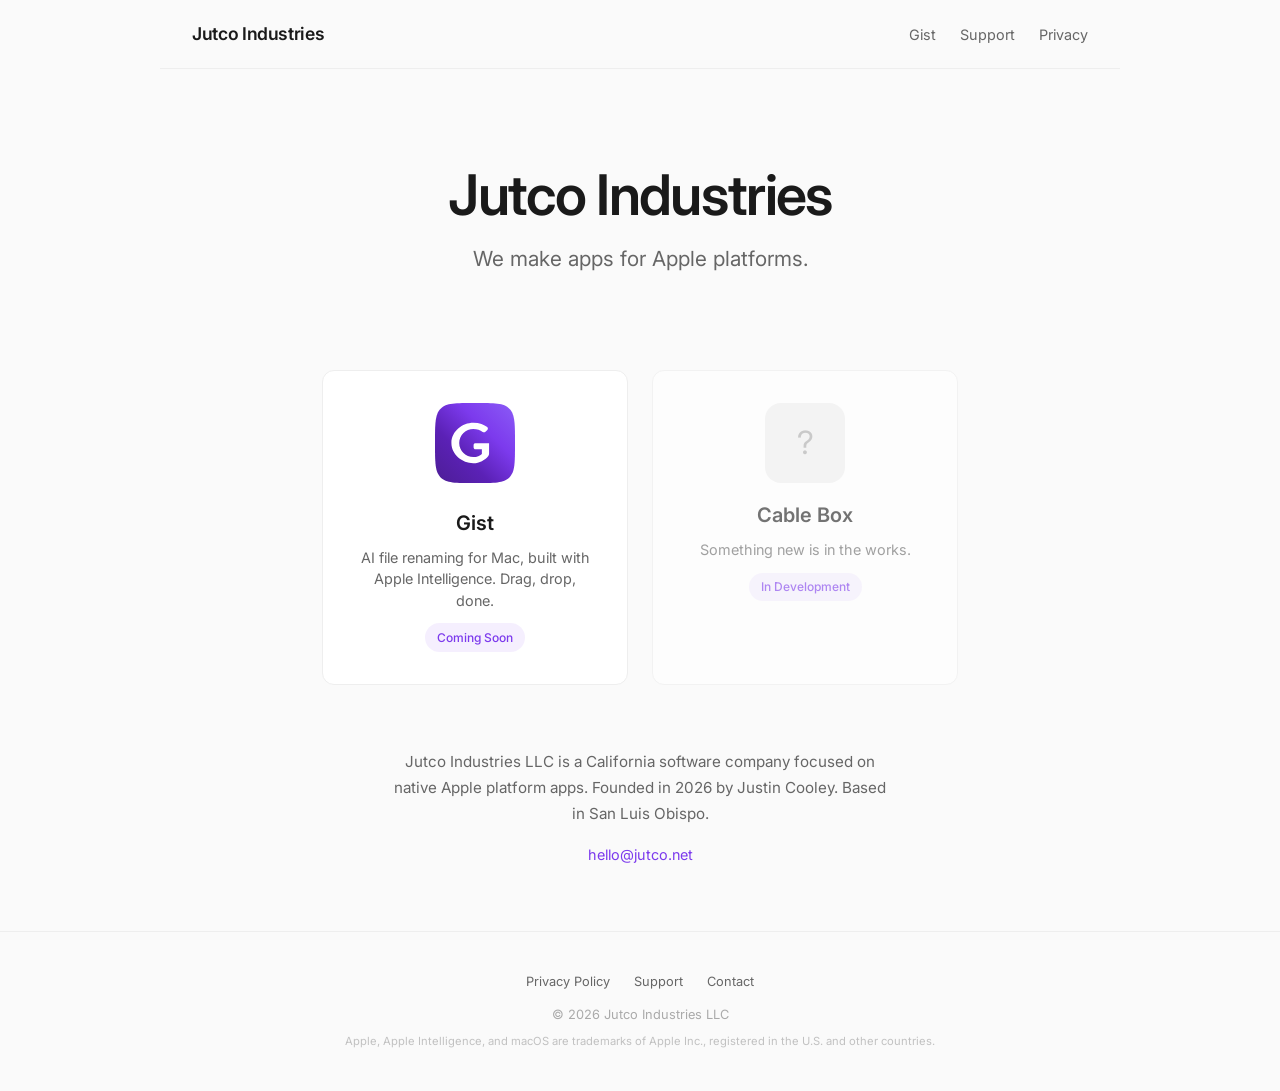
==== index.html @ cdff6a1a "Initial site: landing page, Gist product page, privacy policy, support FAQ Static site for jutco.net" ====
<!DOCTYPE html>
<html lang="en">
<head>
  <meta charset="UTF-8">
  <meta name="viewport" content="width=device-width, initial-scale=1.0">
  <title>Jutco Industries</title>
  <meta name="description" content="Jutco Industries LLC builds native apps for Apple platforms. Based in San Luis Obispo, California.">
  <link rel="preconnect" href="https://fonts.googleapis.com">
  <link rel="preconnect" href="https://fonts.gstatic.com" crossorigin>
  <link href="https://fonts.googleapis.com/css2?family=Inter:wght@400;500;600&display=swap" rel="stylesheet">
  <link rel="stylesheet" href="/css/style.css">
</head>
<body>

  <header class="site-header">
    <a href="/" class="logo">Jutco Industries</a>
    <nav class="site-nav">
      <a href="/gist">Gist</a>
      <a href="/support">Support</a>
      <a href="/privacy">Privacy</a>
    </nav>
  </header>

  <section class="home-hero">
    <h1>Jutco Industries</h1>
    <p class="tagline">We make apps for Apple platforms.</p>
  </section>

  <section class="products">
    <a href="/gist" class="product-card">
      <svg class="product-icon" xmlns="http://www.w3.org/2000/svg" viewBox="0 0 1024 1024">
        <defs>
          <clipPath id="sq"><path d="M 512 0 C 764 0, 880 0, 952 72 C 1024 144, 1024 260, 1024 512 C 1024 764, 1024 880, 952 952 C 880 1024, 764 1024, 512 1024 C 260 1024, 144 1024, 72 952 C 0 880, 0 764, 0 512 C 0 260, 0 144, 72 72 C 144 0, 260 0, 512 0 Z"/></clipPath>
          <linearGradient id="bg1" x1="0" y1="1" x2="1" y2="0"><stop offset="0%" stop-color="#4C1D95"/><stop offset="35%" stop-color="#5B21B6"/><stop offset="65%" stop-color="#7C3AED"/><stop offset="100%" stop-color="#8B5CF6"/></linearGradient>
        </defs>
        <g clip-path="url(#sq)">
          <rect width="1024" height="1024" fill="url(#bg1)"/>
          <path fill="#FFFFFF" d="M 692 516 L 692 650 C 692 660, 688 670, 680 680 C 640 728, 570 770, 490 770 C 350 770, 210 660, 210 512 C 210 364, 350 254, 490 254 C 570 254, 630 280, 668 308 C 680 318, 680 334, 670 344 L 646 368 C 636 378, 622 378, 610 370 C 580 346, 540 332, 490 332 C 396 332, 310 410, 310 512 C 310 614, 396 692, 490 692 C 540 692, 574 674, 600 652 L 600 592 L 520 592 C 504 592, 494 582, 494 566 L 494 540 C 494 524, 504 516, 520 516 Z"/>
        </g>
      </svg>
      <h2>Gist</h2>
      <p>AI file renaming for Mac, built with Apple Intelligence. Drag, drop, done.</p>
      <span class="badge">Coming Soon</span>
    </a>

    <div class="product-card" style="opacity: 0.6; cursor: default;">
      <div class="product-icon" style="width:80px;height:80px;margin:0 auto 1rem;background:var(--bg-alt);border-radius:16px;display:flex;align-items:center;justify-content:center;font-size:2rem;color:var(--text-faint);">?</div>
      <h2>Cable Box</h2>
      <p>Something new is in the works.</p>
      <span class="badge">In Development</span>
    </div>
  </section>

  <section class="about">
    <p>Jutco Industries LLC is a California software company focused on native Apple platform apps. Founded in 2026 by Justin Cooley. Based in San Luis Obispo.</p>
    <p class="contact-link"><a href="mailto:hello@jutco.net">hello@jutco.net</a></p>
  </section>

  <footer class="site-footer">
    <div class="footer-links">
      <a href="/privacy">Privacy Policy</a>
      <a href="/support">Support</a>
      <a href="mailto:hello@jutco.net">Contact</a>
    </div>
    <span>&copy; 2026 Jutco Industries LLC</span>
    <p class="footer-trademark">Apple, Apple Intelligence, and macOS are trademarks of Apple Inc., registered in the U.S. and other countries.</p>
  </footer>

</body>
</html>
---- css/style.css ----
/* === Jutco Industries — Shared Styles === */

* { margin: 0; padding: 0; box-sizing: border-box; }

:root {
  --text: #1a1a1a;
  --text-muted: #666;
  --text-faint: #aaa;
  --bg: #FAFAFA;
  --bg-alt: #f0f0f0;
  --border: #eee;
  --accent: #7C3AED;
  --accent-bg: rgba(124, 58, 237, 0.08);
  --accent-deep: #5B21B6;
  --card-bg: #fff;
}

@media (prefers-color-scheme: dark) {
  :root {
    --text: #f0f0f0;
    --text-muted: #999;
    --text-faint: #666;
    --bg: #111111;
    --bg-alt: #1a1a1a;
    --border: #333;
    --accent: #A78BFA;
    --accent-bg: rgba(167, 139, 250, 0.1);
    --accent-deep: #7C3AED;
    --card-bg: #1a1a1a;
  }
}

body {
  font-family: 'Inter', -apple-system, BlinkMacSystemFont, sans-serif;
  background: var(--bg);
  color: var(--text);
  -webkit-font-smoothing: antialiased;
  line-height: 1.6;
}

a { color: var(--accent); text-decoration: none; }
a:hover { text-decoration: underline; }

/* --- Layout --- */
.container {
  max-width: 760px;
  margin: 0 auto;
  padding: 0 2rem;
}

/* --- Site Header --- */
.site-header {
  display: flex;
  align-items: center;
  justify-content: space-between;
  padding: 1.25rem 2rem;
  border-bottom: 1px solid var(--border);
  max-width: 960px;
  margin: 0 auto;
}

.site-header .logo {
  font-size: 1.1rem;
  font-weight: 600;
  color: var(--text);
  text-decoration: none;
  letter-spacing: -0.02em;
}
.site-header .logo:hover { text-decoration: none; color: var(--accent); }

.site-nav {
  display: flex;
  gap: 1.5rem;
  font-size: 0.9rem;
}
.site-nav a {
  color: var(--text-muted);
  text-decoration: none;
}
.site-nav a:hover { color: var(--accent); text-decoration: none; }

/* --- Site Footer --- */
.site-footer {
  text-align: center;
  padding: 2.5rem 2rem;
  border-top: 1px solid var(--border);
  font-size: 0.8rem;
  color: var(--text-faint);
  margin-top: 4rem;
}
.site-footer a {
  color: var(--text-muted);
  text-decoration: none;
}
.site-footer a:hover { color: var(--accent); }
.footer-links {
  display: flex;
  justify-content: center;
  gap: 1.5rem;
  margin-bottom: 0.75rem;
}
.footer-trademark {
  margin-top: 0.5rem;
  font-size: 0.7rem;
  color: var(--text-faint);
  opacity: 0.7;
}

/* --- Homepage Hero --- */
.home-hero {
  text-align: center;
  padding: 6rem 2rem 3rem;
}
.home-hero h1 {
  font-size: clamp(2.5rem, 5vw, 3.5rem);
  font-weight: 600;
  letter-spacing: -0.03em;
  line-height: 1.1;
  margin-bottom: 1rem;
}
.home-hero .tagline {
  font-size: clamp(1.1rem, 2vw, 1.3rem);
  color: var(--text-muted);
  max-width: 480px;
  margin: 0 auto 3rem;
  line-height: 1.5;
}

/* --- Product Cards --- */
.products {
  display: grid;
  grid-template-columns: 1fr 1fr;
  gap: 1.5rem;
  max-width: 700px;
  margin: 0 auto 4rem;
  padding: 0 2rem;
}
.product-card {
  background: var(--card-bg);
  border: 1px solid var(--border);
  border-radius: 12px;
  padding: 2rem;
  text-align: center;
  text-decoration: none;
  color: var(--text);
  transition: border-color 0.15s ease, box-shadow 0.15s ease;
}
.product-card:hover {
  border-color: var(--accent);
  box-shadow: 0 4px 16px rgba(124, 58, 237, 0.08);
  text-decoration: none;
}
.product-card .product-icon {
  width: 80px;
  height: 80px;
  margin: 0 auto 1rem;
}
.product-card h2 {
  font-size: 1.25rem;
  font-weight: 600;
  margin-bottom: 0.5rem;
}
.product-card p {
  font-size: 0.9rem;
  color: var(--text-muted);
  line-height: 1.5;
}
.product-card .badge {
  display: inline-block;
  font-size: 0.75rem;
  font-weight: 500;
  color: var(--accent);
  background: var(--accent-bg);
  padding: 0.3rem 0.75rem;
  border-radius: 100px;
  margin-top: 0.75rem;
}

/* --- About Section --- */
.about {
  max-width: 560px;
  margin: 0 auto 4rem;
  padding: 0 2rem;
  text-align: center;
}
.about p {
  font-size: 0.95rem;
  color: var(--text-muted);
  line-height: 1.7;
  margin-bottom: 1rem;
}
.about .contact-link {
  font-size: 0.9rem;
}

/* --- Page Content (Privacy, Support) --- */
.page-content {
  padding: 3rem 0 2rem;
}
.page-content h1 {
  font-size: 2rem;
  font-weight: 600;
  letter-spacing: -0.02em;
  margin-bottom: 0.5rem;
}
.page-content .page-subtitle {
  color: var(--text-muted);
  font-size: 0.9rem;
  margin-bottom: 2.5rem;
}
.page-content h2 {
  font-size: 1.15rem;
  font-weight: 600;
  margin-top: 2rem;
  margin-bottom: 0.75rem;
}
.page-content p,
.page-content ul {
  font-size: 0.92rem;
  color: var(--text-muted);
  line-height: 1.7;
  margin-bottom: 1rem;
}
.page-content ul {
  padding-left: 1.25rem;
}
.page-content li {
  margin-bottom: 0.35rem;
}
.page-content code {
  font-size: 0.82rem;
  background: var(--bg-alt);
  padding: 0.15rem 0.4rem;
  border-radius: 4px;
  word-break: break-all;
}
.page-content .contact-block {
  margin-top: 2.5rem;
  padding: 1.5rem;
  background: var(--accent-bg);
  border-radius: 10px;
  text-align: center;
}
.page-content .contact-block p {
  color: var(--text);
  margin-bottom: 0.5rem;
}
.page-content .contact-block a {
  font-weight: 500;
}

/* --- FAQ (details/summary) --- */
.faq-item {
  border-bottom: 1px solid var(--border);
  padding: 0;
}
.faq-item summary {
  font-size: 0.95rem;
  font-weight: 500;
  color: var(--text);
  padding: 1rem 0;
  cursor: pointer;
  list-style: none;
}
.faq-item summary::-webkit-details-marker { display: none; }
.faq-item summary::before {
  content: '+';
  display: inline-block;
  width: 1.5rem;
  font-weight: 600;
  color: var(--accent);
}
.faq-item[open] summary::before { content: '\2212'; }
.faq-item .faq-answer {
  padding: 0 0 1rem 1.5rem;
  font-size: 0.9rem;
  color: var(--text-muted);
  line-height: 1.7;
}
.faq-item .faq-answer p { margin-bottom: 0.75rem; }
.faq-item .faq-answer ul { padding-left: 1.25rem; }

/* --- Gist Product Page --- */
.gist-hero {
  text-align: center;
  padding: 5rem 2rem 3rem;
}
.gist-hero .app-icon {
  width: 140px;
  height: 140px;
  margin-bottom: 1.5rem;
  filter: drop-shadow(0 8px 24px rgba(91, 33, 182, 0.25));
}
.gist-hero h1 {
  font-size: clamp(2.5rem, 5vw, 3.5rem);
  font-weight: 600;
  letter-spacing: -0.03em;
  margin-bottom: 1rem;
}
.gist-hero .subhead {
  font-size: clamp(1rem, 2vw, 1.2rem);
  color: var(--text-muted);
  max-width: 500px;
  margin: 0 auto 2rem;
  line-height: 1.5;
}
.pill {
  display: inline-block;
  font-size: 0.85rem;
  font-weight: 500;
  color: var(--accent);
  background: var(--accent-bg);
  padding: 0.5rem 1.25rem;
  border-radius: 100px;
}
.system-req {
  margin-top: 0.5rem;
  font-size: 0.8rem;
  color: var(--text-faint);
}

/* --- Section blocks --- */
.section {
  padding: 3rem 0;
}
.section + .section {
  border-top: 1px solid var(--border);
}
.section h2 {
  font-size: 1.5rem;
  font-weight: 600;
  letter-spacing: -0.02em;
  margin-bottom: 1rem;
  text-align: center;
}
.section > p,
.section .section-body {
  font-size: 0.95rem;
  color: var(--text-muted);
  line-height: 1.7;
  max-width: 600px;
  margin: 0 auto 1.5rem;
  text-align: center;
}

/* --- Before/After Table --- */
.rename-table {
  width: 100%;
  border-collapse: collapse;
  font-size: 0.85rem;
  margin: 1.5rem 0;
}
.rename-table th {
  text-align: left;
  font-size: 0.75rem;
  font-weight: 600;
  text-transform: uppercase;
  letter-spacing: 0.05em;
  color: var(--text-faint);
  padding: 0.5rem 1rem;
  border-bottom: 2px solid var(--border);
}
.rename-table td {
  padding: 0.75rem 1rem;
  border-bottom: 1px solid var(--border);
  font-family: 'SF Mono', 'Fira Code', monospace;
  font-size: 0.8rem;
}
.rename-table .before { color: var(--text-faint); }
.rename-table .after { color: var(--accent); font-weight: 500; }

/* --- Three-Column Breakdown --- */
.three-col {
  display: grid;
  grid-template-columns: 1fr 1fr 1fr;
  gap: 1.5rem;
  margin: 2rem 0;
}
.three-col .col h3 {
  font-size: 1rem;
  font-weight: 600;
  margin-bottom: 0.5rem;
}
.three-col .col p {
  font-size: 0.85rem;
  color: var(--text-muted);
  line-height: 1.6;
}

/* --- Feature Grid --- */
.feature-grid {
  display: grid;
  grid-template-columns: 1fr 1fr;
  gap: 1.5rem;
  margin: 1.5rem 0;
}
.feature {
  padding: 1.25rem;
  background: var(--card-bg);
  border: 1px solid var(--border);
  border-radius: 10px;
}
.feature h3 {
  font-size: 0.95rem;
  font-weight: 600;
  margin-bottom: 0.35rem;
}
.feature p {
  font-size: 0.85rem;
  color: var(--text-muted);
  line-height: 1.5;
}

/* --- Pricing --- */
.pricing-block {
  text-align: center;
  padding: 2rem 0;
}
.pricing-block .price {
  font-size: 3rem;
  font-weight: 600;
  letter-spacing: -0.03em;
}
.pricing-block .price-note {
  font-size: 0.9rem;
  color: var(--text-muted);
  margin-top: 0.5rem;
}

/* --- File Types --- */
.file-types {
  text-align: center;
  font-size: 0.9rem;
  color: var(--text-muted);
  line-height: 1.8;
}
.file-types strong {
  color: var(--text);
}

/* --- Responsive --- */
@media (max-width: 600px) {
  .products { grid-template-columns: 1fr; }
  .three-col { grid-template-columns: 1fr; }
  .feature-grid { grid-template-columns: 1fr; }
  .site-header { padding: 1rem 1.5rem; }
  .site-nav { gap: 1rem; font-size: 0.85rem; }
  .gist-hero .app-icon { width: 100px; height: 100px; }
}
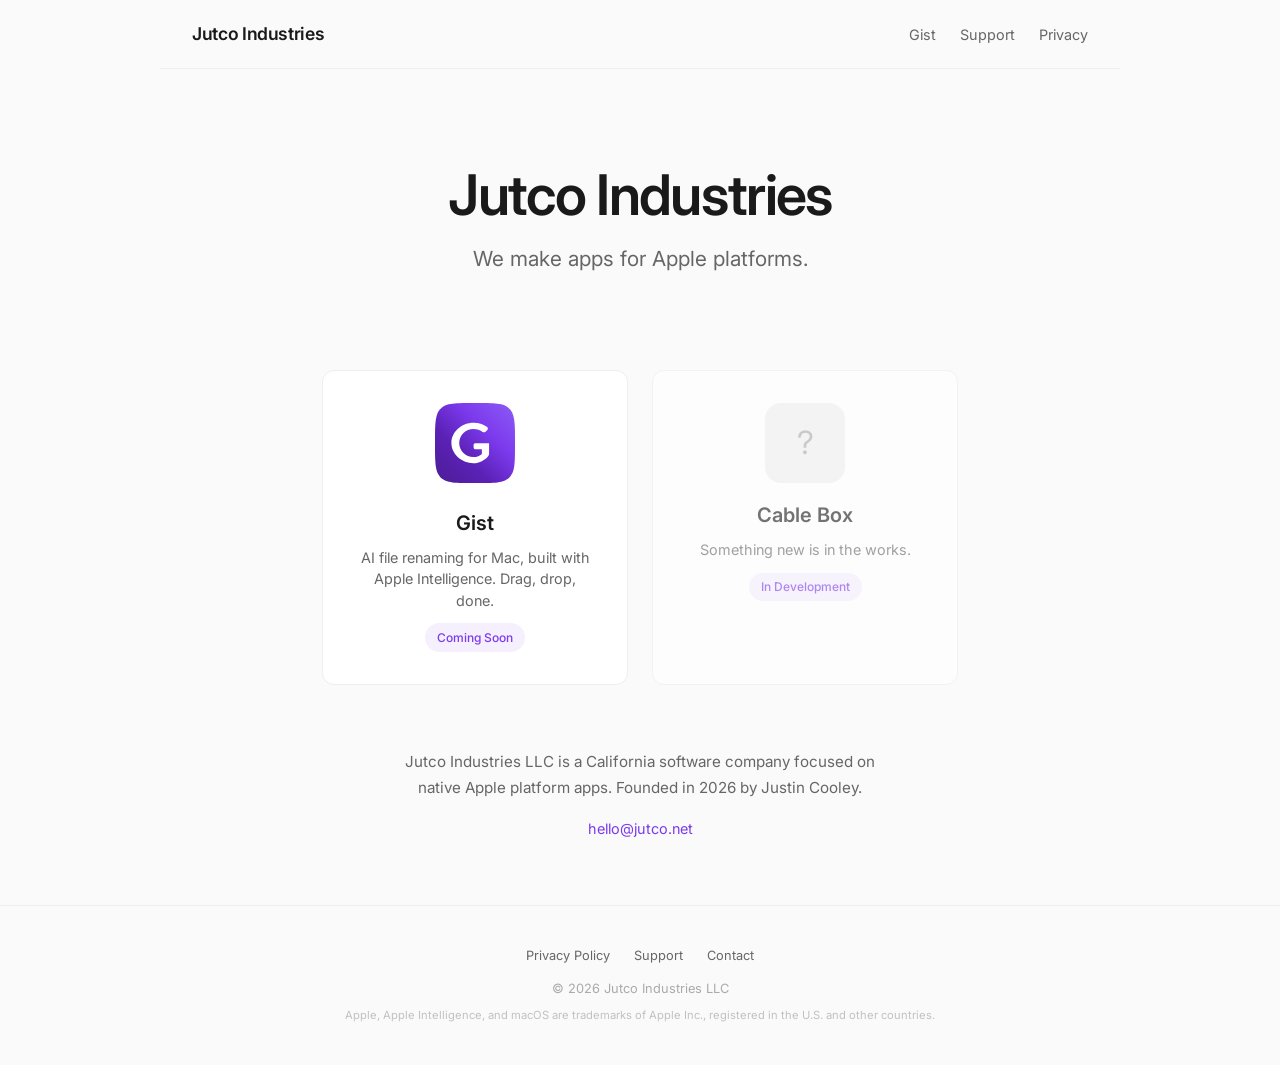
==== commit 7628e71a: "Remove San Luis Obispo references from public-facing pages Co-Authored-By: Claude Opus 4.6 (1M conte" ====
--- a/index.html
+++ b/index.html
@@ -4,7 +4,7 @@
   <meta charset="UTF-8">
   <meta name="viewport" content="width=device-width, initial-scale=1.0">
   <title>Jutco Industries</title>
-  <meta name="description" content="Jutco Industries LLC builds native apps for Apple platforms. Based in San Luis Obispo, California.">
+  <meta name="description" content="Jutco Industries LLC builds native apps for Apple platforms.">
   <link rel="preconnect" href="https://fonts.googleapis.com">
   <link rel="preconnect" href="https://fonts.gstatic.com" crossorigin>
   <link href="https://fonts.googleapis.com/css2?family=Inter:wght@400;500;600&display=swap" rel="stylesheet">
@@ -52,7 +52,7 @@
   </section>
 
   <section class="about">
-    <p>Jutco Industries LLC is a California software company focused on native Apple platform apps. Founded in 2026 by Justin Cooley. Based in San Luis Obispo.</p>
+    <p>Jutco Industries LLC is a California software company focused on native Apple platform apps. Founded in 2026 by Justin Cooley.</p>
     <p class="contact-link"><a href="mailto:hello@jutco.net">hello@jutco.net</a></p>
   </section>
 
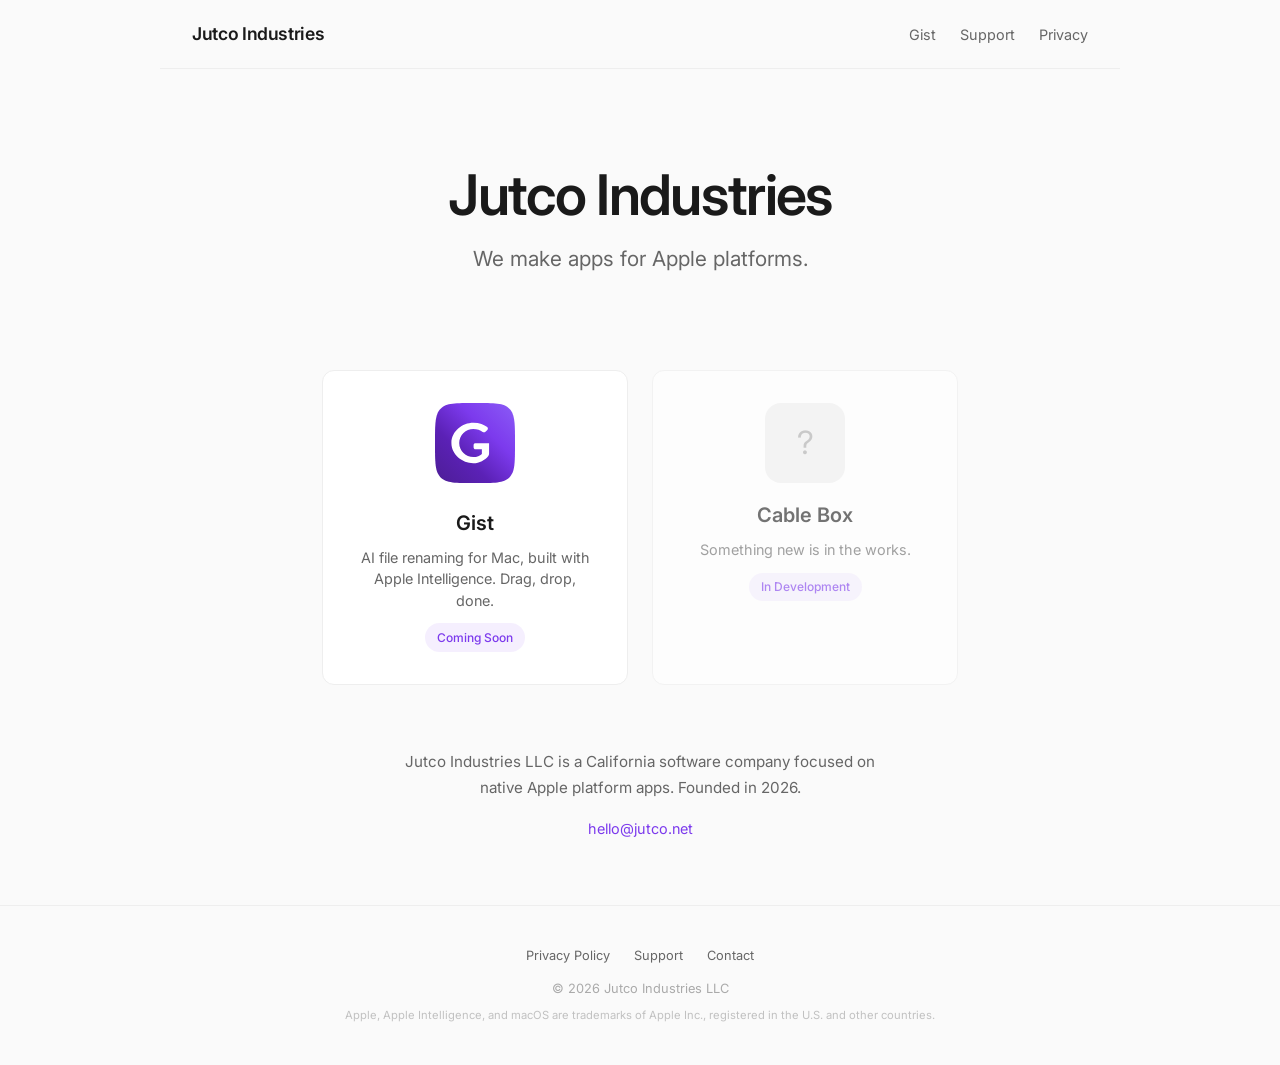
==== commit 75e4b3a0: "Remove personal name from about section Co-Authored-By: Claude Opus 4.6 (1M context) <noreply@anthro" ====
--- a/index.html
+++ b/index.html
@@ -52,7 +52,7 @@
   </section>
 
   <section class="about">
-    <p>Jutco Industries LLC is a California software company focused on native Apple platform apps. Founded in 2026 by Justin Cooley.</p>
+    <p>Jutco Industries LLC is a California software company focused on native Apple platform apps. Founded in 2026.</p>
     <p class="contact-link"><a href="mailto:hello@jutco.net">hello@jutco.net</a></p>
   </section>
 
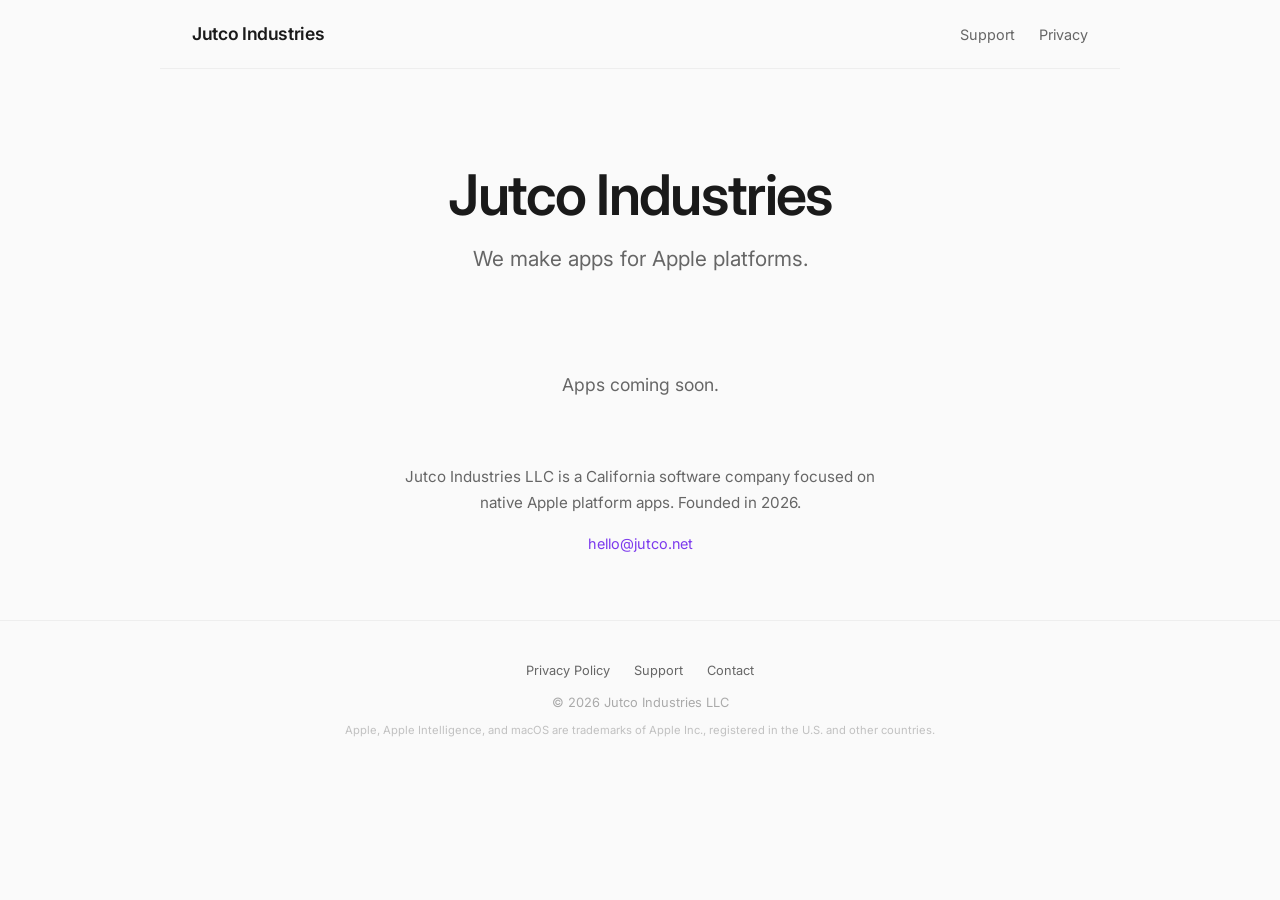
==== commit c2930e66: "Simplify homepage: remove product cards, unlink Gist page, drop Cable Box Gist product page still ex" ====
--- a/index.html
+++ b/index.html
@@ -15,7 +15,6 @@
   <header class="site-header">
     <a href="/" class="logo">Jutco Industries</a>
     <nav class="site-nav">
-      <a href="/gist">Gist</a>
       <a href="/support">Support</a>
       <a href="/privacy">Privacy</a>
     </nav>
@@ -26,29 +25,8 @@
     <p class="tagline">We make apps for Apple platforms.</p>
   </section>
 
-  <section class="products">
-    <a href="/gist" class="product-card">
-      <svg class="product-icon" xmlns="http://www.w3.org/2000/svg" viewBox="0 0 1024 1024">
-        <defs>
-          <clipPath id="sq"><path d="M 512 0 C 764 0, 880 0, 952 72 C 1024 144, 1024 260, 1024 512 C 1024 764, 1024 880, 952 952 C 880 1024, 764 1024, 512 1024 C 260 1024, 144 1024, 72 952 C 0 880, 0 764, 0 512 C 0 260, 0 144, 72 72 C 144 0, 260 0, 512 0 Z"/></clipPath>
-          <linearGradient id="bg1" x1="0" y1="1" x2="1" y2="0"><stop offset="0%" stop-color="#4C1D95"/><stop offset="35%" stop-color="#5B21B6"/><stop offset="65%" stop-color="#7C3AED"/><stop offset="100%" stop-color="#8B5CF6"/></linearGradient>
-        </defs>
-        <g clip-path="url(#sq)">
-          <rect width="1024" height="1024" fill="url(#bg1)"/>
-          <path fill="#FFFFFF" d="M 692 516 L 692 650 C 692 660, 688 670, 680 680 C 640 728, 570 770, 490 770 C 350 770, 210 660, 210 512 C 210 364, 350 254, 490 254 C 570 254, 630 280, 668 308 C 680 318, 680 334, 670 344 L 646 368 C 636 378, 622 378, 610 370 C 580 346, 540 332, 490 332 C 396 332, 310 410, 310 512 C 310 614, 396 692, 490 692 C 540 692, 574 674, 600 652 L 600 592 L 520 592 C 504 592, 494 582, 494 566 L 494 540 C 494 524, 504 516, 520 516 Z"/>
-        </g>
-      </svg>
-      <h2>Gist</h2>
-      <p>AI file renaming for Mac, built with Apple Intelligence. Drag, drop, done.</p>
-      <span class="badge">Coming Soon</span>
-    </a>
-
-    <div class="product-card" style="opacity: 0.6; cursor: default;">
-      <div class="product-icon" style="width:80px;height:80px;margin:0 auto 1rem;background:var(--bg-alt);border-radius:16px;display:flex;align-items:center;justify-content:center;font-size:2rem;color:var(--text-faint);">?</div>
-      <h2>Cable Box</h2>
-      <p>Something new is in the works.</p>
-      <span class="badge">In Development</span>
-    </div>
+  <section class="about" style="margin-top: 0;">
+    <p style="font-size: 1.1rem; color: var(--text-muted);">Apps coming soon.</p>
   </section>
 
   <section class="about">
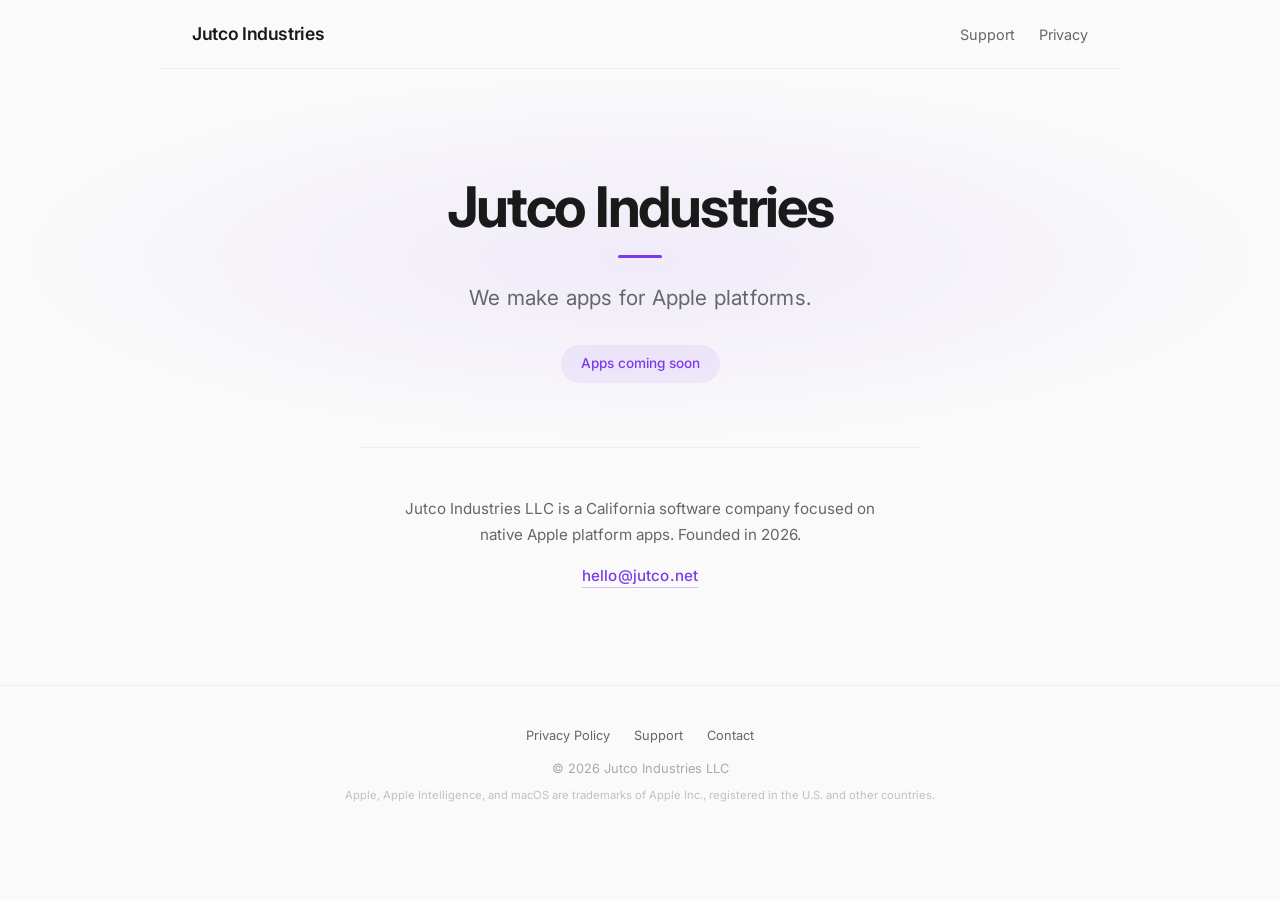
==== commit 7abd1b2e: "Polish homepage: accent line, hero glow, pill badge, bolder typography - Bold h1 (700) with purple a" ====
--- a/index.html
+++ b/index.html
@@ -7,7 +7,7 @@
   <meta name="description" content="Jutco Industries LLC builds native apps for Apple platforms.">
   <link rel="preconnect" href="https://fonts.googleapis.com">
   <link rel="preconnect" href="https://fonts.gstatic.com" crossorigin>
-  <link href="https://fonts.googleapis.com/css2?family=Inter:wght@400;500;600&display=swap" rel="stylesheet">
+  <link href="https://fonts.googleapis.com/css2?family=Inter:wght@400;500;600;700&display=swap" rel="stylesheet">
   <link rel="stylesheet" href="/css/style.css">
 </head>
 <body>
@@ -23,15 +23,12 @@
   <section class="home-hero">
     <h1>Jutco Industries</h1>
     <p class="tagline">We make apps for Apple platforms.</p>
+    <span class="pill">Apps coming soon</span>
   </section>
 
-  <section class="about" style="margin-top: 0;">
-    <p style="font-size: 1.1rem; color: var(--text-muted);">Apps coming soon.</p>
-  </section>
-
-  <section class="about">
+  <section class="about home-about">
     <p>Jutco Industries LLC is a California software company focused on native Apple platform apps. Founded in 2026.</p>
-    <p class="contact-link"><a href="mailto:hello@jutco.net">hello@jutco.net</a></p>
+    <p class="contact-cta"><a href="mailto:hello@jutco.net">hello@jutco.net</a></p>
   </section>
 
   <footer class="site-footer">
--- a/css/style.css
+++ b/css/style.css
@@ -86,7 +86,7 @@
   border-top: 1px solid var(--border);
   font-size: 0.8rem;
   color: var(--text-faint);
-  margin-top: 4rem;
+  margin-top: 6rem;
 }
 .site-footer a {
   color: var(--text-muted);
@@ -109,20 +109,33 @@
 /* --- Homepage Hero --- */
 .home-hero {
   text-align: center;
-  padding: 6rem 2rem 3rem;
+  padding: min(12vh, 10rem) 2rem 4rem;
+  background: radial-gradient(ellipse at center, var(--accent-bg) 0%, transparent 70%);
 }
 .home-hero h1 {
   font-size: clamp(2.5rem, 5vw, 3.5rem);
-  font-weight: 600;
-  letter-spacing: -0.03em;
+  font-weight: 700;
+  letter-spacing: -0.04em;
   line-height: 1.1;
-  margin-bottom: 1rem;
+  margin-bottom: 1.5rem;
+  position: relative;
+  display: inline-block;
+}
+.home-hero h1::after {
+  content: '';
+  display: block;
+  width: 44px;
+  height: 3px;
+  background: var(--accent);
+  border-radius: 2px;
+  margin: 1rem auto 0;
 }
 .home-hero .tagline {
   font-size: clamp(1.1rem, 2vw, 1.3rem);
   color: var(--text-muted);
+  letter-spacing: 0.01em;
   max-width: 480px;
-  margin: 0 auto 3rem;
+  margin: 0 auto 2rem;
   line-height: 1.5;
 }
 
@@ -192,6 +205,25 @@
 .about .contact-link {
   font-size: 0.9rem;
 }
+.home-about {
+  border-top: 1px solid var(--border);
+  padding-top: 3rem;
+  margin-top: 0;
+}
+.contact-cta a {
+  font-size: 0.95rem;
+  font-weight: 500;
+  letter-spacing: 0.01em;
+  color: var(--accent);
+  border-bottom: 1px solid rgba(124, 58, 237, 0.3);
+  padding-bottom: 2px;
+  text-decoration: none;
+  transition: border-color 0.15s ease;
+}
+.contact-cta a:hover {
+  border-color: var(--accent);
+  text-decoration: none;
+}
 
 /* --- Page Content (Privacy, Support) --- */
 .page-content {
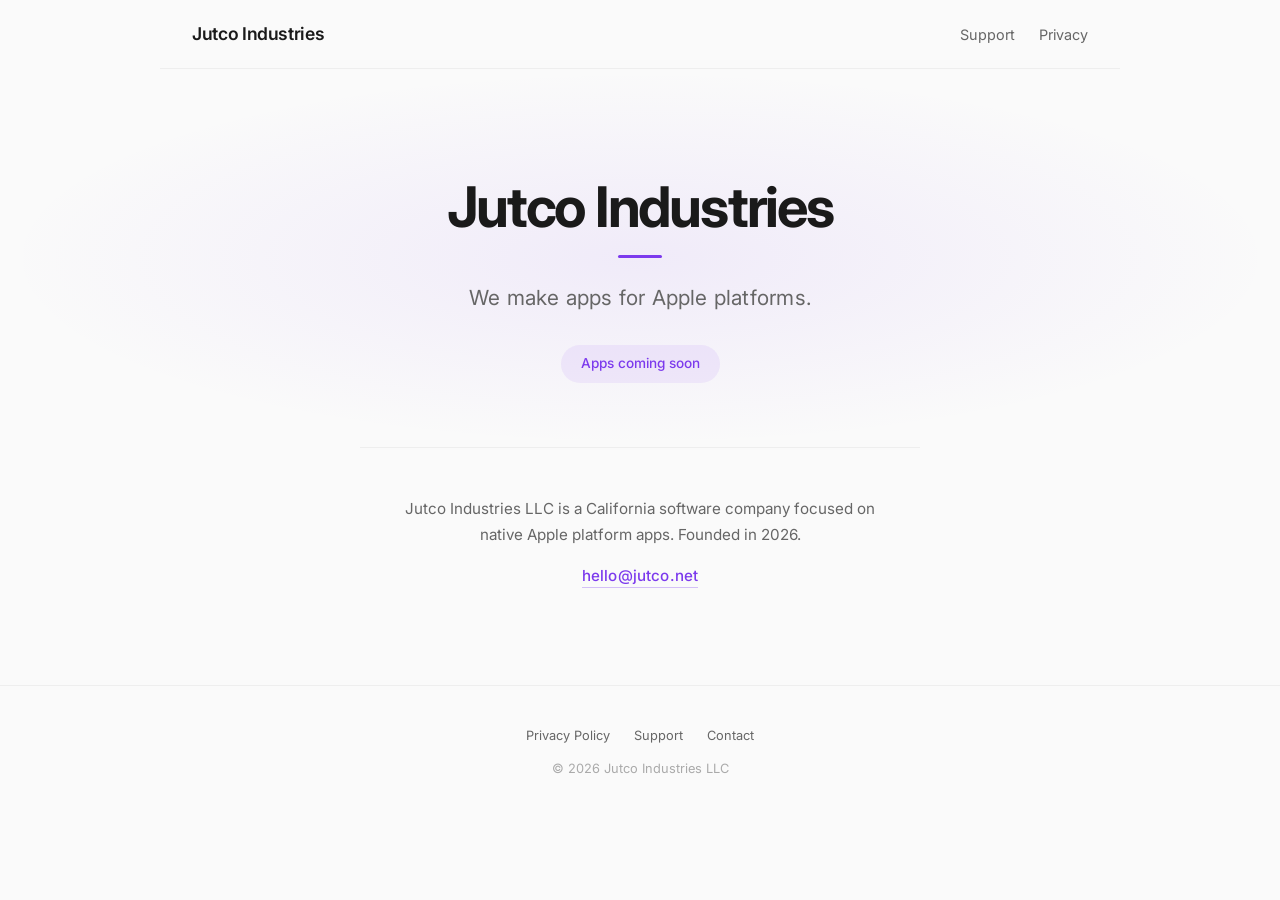
==== commit 539deb7a: "Comment out Apple trademark attribution until app launch Co-Authored-By: Claude Opus 4.6 (1M context" ====
--- a/index.html
+++ b/index.html
@@ -38,7 +38,7 @@
       <a href="mailto:hello@jutco.net">Contact</a>
     </div>
     <span>&copy; 2026 Jutco Industries LLC</span>
-    <p class="footer-trademark">Apple, Apple Intelligence, and macOS are trademarks of Apple Inc., registered in the U.S. and other countries.</p>
+    <!-- <p class="footer-trademark">Apple, Apple Intelligence, and macOS are trademarks of Apple Inc., registered in the U.S. and other countries.</p> -->
   </footer>
 
 </body>
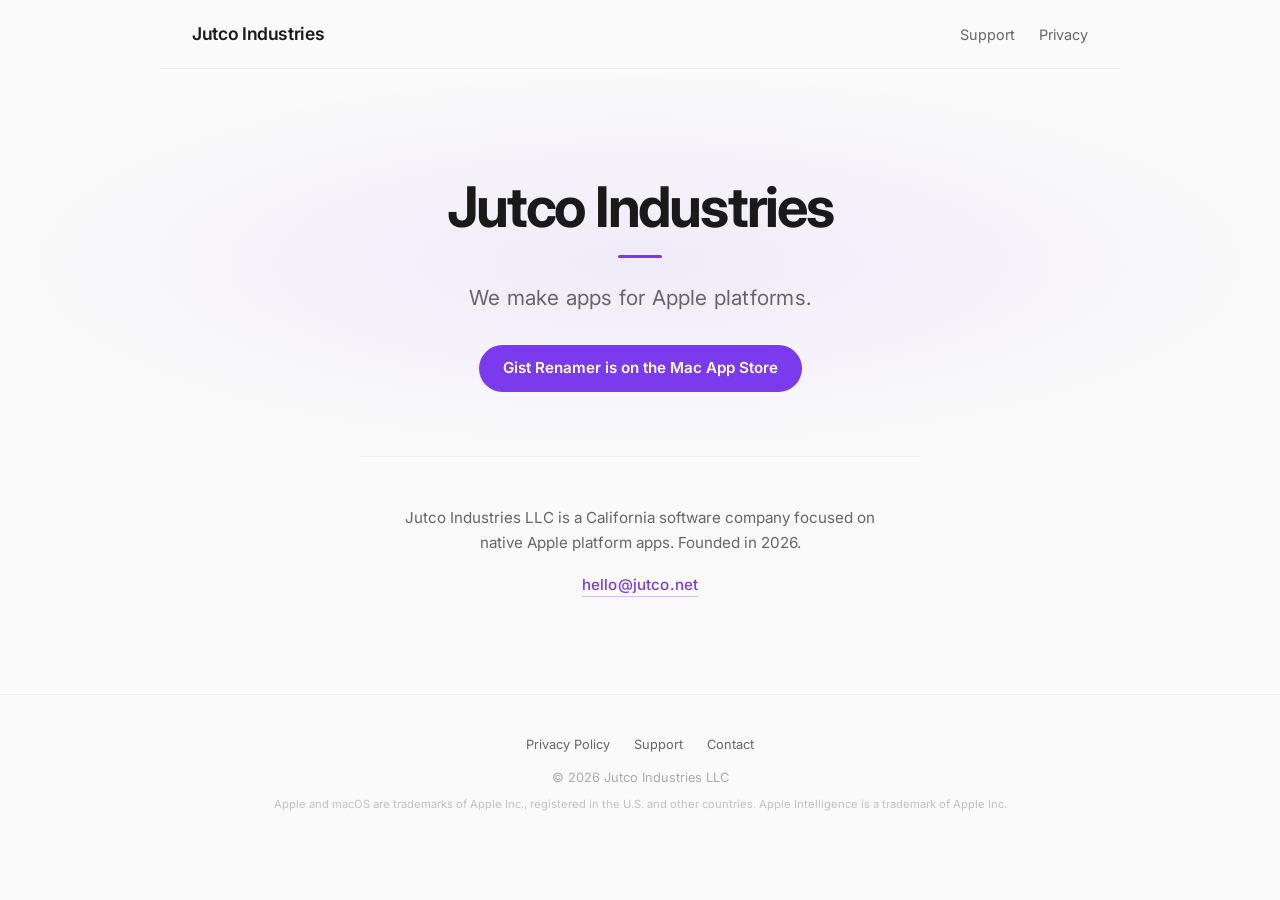
==== commit f0e764d4: "Launch: link to the Mac App Store, restore the trademark line Gist Renamer is live (id6805236617). R" ====
--- a/index.html
+++ b/index.html
@@ -23,7 +23,7 @@
   <section class="home-hero">
     <h1>Jutco Industries</h1>
     <p class="tagline">We make apps for Apple platforms.</p>
-    <span class="pill">Apps coming soon</span>
+    <a class="store-button" href="https://apps.apple.com/app/gist-renamer/id6805236617">Gist Renamer is on the Mac App Store</a>
   </section>
 
   <section class="about home-about">
@@ -38,7 +38,7 @@
       <a href="mailto:hello@jutco.net">Contact</a>
     </div>
     <span>&copy; 2026 Jutco Industries LLC</span>
-    <!-- <p class="footer-trademark">Apple, Apple Intelligence, and macOS are trademarks of Apple Inc., registered in the U.S. and other countries.</p> -->
+    <p class="footer-trademark">Apple and macOS are trademarks of Apple Inc., registered in the U.S. and other countries. Apple Intelligence is a trademark of Apple Inc.</p>
   </footer>
 
 </body>
--- a/css/style.css
+++ b/css/style.css
@@ -336,6 +336,22 @@
   margin: 0 auto 2rem;
   line-height: 1.5;
 }
+.store-button {
+  display: inline-block;
+  font-size: 0.95rem;
+  font-weight: 600;
+  color: #fff;
+  background: var(--accent);
+  padding: 0.7rem 1.5rem;
+  border-radius: 100px;
+  text-decoration: none;
+  transition: background 0.15s ease;
+}
+.store-button:hover {
+  background: var(--accent-deep);
+  color: #fff;
+}
+
 .pill {
   display: inline-block;
   font-size: 0.85rem;
